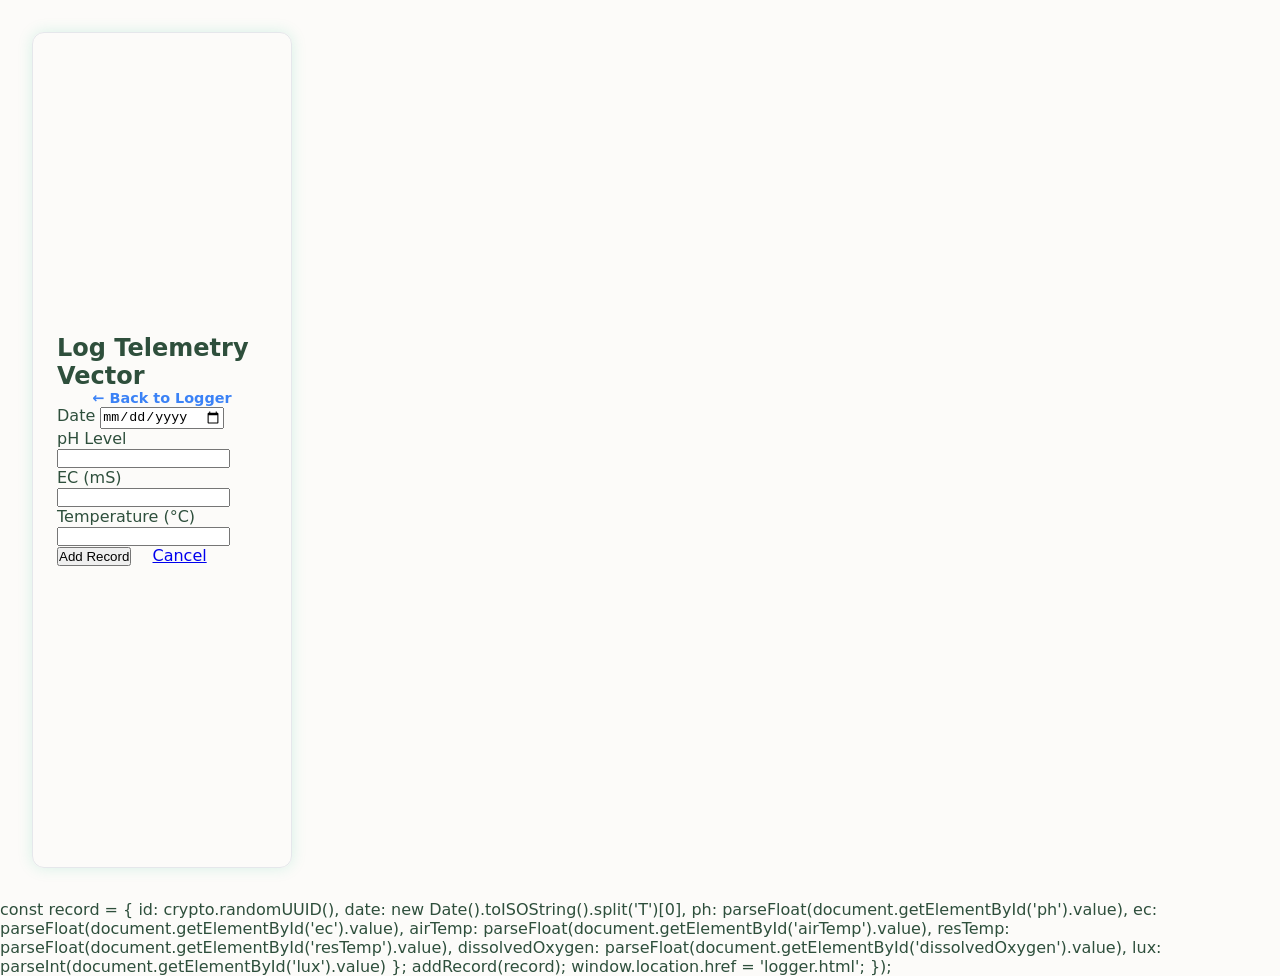
==== add.html @ fb7559b6 "feat: refactor add entry form with structured inputs and integrate modular storage submission" ====
<!DOCTYPE html>
<html lang="en">
<head>
    <meta charset="UTF-8">
    <meta name="viewport" content="width=device-width, initial-scale=1.0">
    <title>Farmspherica | Add Data</title>
    <link rel="stylesheet" href="css/styles.css">
</head>
<body data-page="add-data">
    <div class="app-container" style="padding: 2rem;">
        <div class="card" style="max-width: 500px; margin: 0 auto;">
            <h2>Log Telemetry Vector</h2>
            <a href="logger.html" id="add-data-link" style="color: var(--accent); text-decoration: none; font-weight: 600; font-size: 0.9rem;">
                ← Back to Logger
            </a>
<form id="add-form">
    <div class="form-group">
        <label for="date">Date</label>
        <input type="date" id="date" name="date" required />
    </div>
    <div class="form-group">
        <label for="ph">pH Level</label>
        <input type="number" step="0.01" id="ph" name="ph" required />
    </div>
    <div class="form-group">
        <label for="ec">EC (mS)</label>
        <input type="number" step="0.01" id="ec" name="ec" required />
    </div>
    <div class="form-group">
        <label for="temp">Temperature (°C)</label>
        <input type="number" step="0.1" id="temp" name="temp" required />
    </div>
    <div class="form-actions">
        <button type="submit" data-action="submit-add">Add Record</button>
        <a href="logger.html" class="cancel-link" style="margin-left:1rem;">Cancel</a>
    </div>
</form>
<script type="module">
    import { addRecord } from './js/storage.js';
    document.getElementById('add-form').addEventListener('submit', (e) => {
        e.preventDefault();
        const record = {
            id: crypto.randomUUID(),
            date: document.getElementById('date').value,
            ph: parseFloat(document.getElementById('ph').value),
            ec: parseFloat(document.getElementById('ec').value),
            temp: parseFloat(document.getElementById('temp').value)
        };
        addRecord(record);
        // redirect to logger to see table update
        window.location.href = 'logger.html';
    });
</script>
        </div>
    </div>
            const record = {
                id: crypto.randomUUID(),
                date: new Date().toISOString().split('T')[0],
                ph: parseFloat(document.getElementById('ph').value),
                ec: parseFloat(document.getElementById('ec').value),
                airTemp: parseFloat(document.getElementById('airTemp').value),
                resTemp: parseFloat(document.getElementById('resTemp').value),
                dissolvedOxygen: parseFloat(document.getElementById('dissolvedOxygen').value),
                lux: parseInt(document.getElementById('lux').value)
            };
            addRecord(record);
            window.location.href = 'logger.html';
        });
    </script>
</body>
</html>
---- css/styles.css ----
/* FARMSPHERICA VECTOR TELEMETRY ENGINE - FINAL CONSOLIDATED UI 3.8 */
:root {
    --bg-main: #fcfbf9;      
    --side-panel: #1a1c1e;   
    --text-primary: #2e4f3c; 
    --text-data: #111827;    
    --border: #e5e7eb;       
    --accent: #3b82f6;       
    --success: #10b981;
    --shadow: 0 1px 3px rgba(0,0,0,0.1), 0 1px 2px rgba(0,0,0,0.06);
    --shadow-hover: 0 4px 6px -1px rgba(0,0,0,0.2);
    --transition-speed: 0.3s;
    --easing: cubic-bezier(0.4, 0, 0.2, 1);
}


* { box-sizing: border-box; margin: 0; padding: 0; }

body {
    font-family: 'Inter', system-ui, sans-serif;
    height: 100vh;
    overflow: auto; /* allow scrolling when content expands */
    background-color: var(--bg-main);
    color: var(--text-primary);
    transition: background var(--transition-speed);
}

.app-container {
    display: grid;
    grid-template-columns: 260px 1fr;
    height: 100vh;
    transition: grid-template-columns var(--transition-speed) var(--easing);
    width: 100vw;
}

/* When sidebar is collapsed */
 .app-container.sidebar-collapsed {
    grid-template-columns: 0 1fr;
}

 /* Ensure main content occupies second column when sidebar collapsed */
 .app-container.sidebar-collapsed .main-content {
    grid-column: 2;
}

 /* Hide the sidebar completely */
.app-container.sidebar-collapsed aside {
    display: none !important;
}

/* Add rule to target .app-container.sidebar-collapsed .main-content */





/* Sidebar */
aside { 
    background-color: var(--side-panel); 
    color: #ffffff; 
    padding: 3rem 0; 
    display: flex; 
    flex-direction: column; 
    justify-content: space-between; 
}

.logo-area { padding: 0 2rem; margin-bottom: 4rem; }
.logo-area img { max-width: 100%; height: auto; display: block; }

#page-list { list-style: none; }
#page-list li { margin: 0; }
#page-list a { 
    display: block;
    padding: 1.25rem 2rem;
    color: #94a3b8; 
    text-decoration: none; 
    font-size: 0.95rem;
    transition: all var(--transition-speed) var(--easing);
    border-left: 3px solid transparent;
}

/* Polished Active States */
body[data-page="dashboard"] .nav-dashboard,
body[data-page="nav-logger"] .nav-logger,
body[data-page="analytics"] .nav-analytics,
body[data-page="nodes"] .nav-nodes,
body[data-page="settings"] .nav-settings {
    background: rgba(255,255,255,0.06); 
    border-left: 3px solid var(--accent); 
    color: #ffffff !important;
}

#page-list a:hover { 
    color: #ffffff; 
    background: rgba(255,255,255,0.08); 
    border-left: 3px solid rgba(59, 130, 246, 0.8);
    box-shadow: inset var(--shadow-hover);
}

.platform-name { 
    padding: 0 2rem;
    font-size: 0.65rem; 
    color: #64748b; 
    letter-spacing: 2px; 
    text-transform: uppercase; 
}

/* Main Content */
.main-content { 
    display: flex; 
    flex-direction: column; 
    overflow-y: auto; 
    padding: 3rem;
    gap: 2rem;
    width: 100%;
}

header { display: flex; justify-content: space-between; align-items: center; }
header h2 { font-family: 'Georgia', serif; font-size: 2.25rem; font-weight: normal; }

.dashboard-grid { 
    display: grid; 
    grid-template-columns: repeat(auto-fit, minmax(280px, 1fr)); 
    gap: 1.5rem; 
    padding: 2rem;
    max-width: 1200px;
}
.card { 
    background: var(--card-bg); 
    border-radius: 12px; 
    padding: 1.5rem; 
    border: 1px solid var(--border);
    display: flex;
    flex-direction: column;
    align-items: center;
    justify-content: center;
    /* The requested Green Glow */
    box-shadow: 0 0 15px rgba(16, 185, 129, 0.15);
    transition: all 0.3s ease;
}
.card h3 { font-size: 0.7rem; color: #6b7280; text-transform: uppercase; letter-spacing: 1.5px; margin-bottom: 0.75rem; }
.card p { font-size: 2rem; font-weight: 800; color: var(--text-data); }

.card:hover {
    box-shadow: 0 0 25px rgba(16, 185, 129, 0.3);
    border-color: rgba(16, 185, 129, 0.4);
}

.analytics-placeholder {
    height: 300px;
    border: 1px dashed var(--border);
    border-radius: 8px;
    display: flex;
    align-items: center;
    justify-content: center;
    color: #94a3b8;
    font-size: 0.85rem;
}

 .delete-btn-container { 
    display: none; 
    cursor: pointer; 
    border: 1px solid #ef4444; 
    padding: 6px 12px; 
    border-radius: 6px; 
    color: #ef4444; 
    background: transparent;
    font-size: 0.85rem;
    font-weight: 500;
    display: inline-flex;
    align-items: center;
    justify-content: center;
    gap: 8px;
    transition: all 0.25s cubic-bezier(0.4, 0, 0.2, 1);
}
.delete-btn-container:hover { 
    background: #ef4444; 
    color: white; 
    box-shadow: 0 2px 4px rgba(239, 68, 68, 0.3);
}
tr:hover .delete-btn-container { display: inline-flex; }
.bin-icon { width: 16px; height: 16px; fill: currentColor; }
/* Default Light Theme */
body[data-theme='light'] {
    --bg-main: #fcfbf9;
    --side-panel: #1a1c1e;
    --text-primary: #2e4f3c;
    --card-bg: #ffffff;
    --border: #e5e7eb;
}

/* Dark Theme (The "Cyber-Agricultural" look you wanted) */
body[data-theme='dark'] {
    --bg-main: #030712;
    --side-panel: #0a0e17;
    --text-primary: #f8fafc;
    --text-data: #ffffff;
    --card-bg: rgba(17, 24, 39, 0.7);
    --border: #1e293b;
}


/* Apply these dynamically */
body { background-color: var(--bg-main); color: var(--text-primary); transition: background 0.3s; }
.card { background: var(--card-bg); border: 1px solid var(--border); }

* { box-sizing: border-box; margin: 0; padding: 0; }

/* Default Light Theme */
body[data-theme='light'] {
    --bg-main: #fcfbf9;
    --side-panel: #1a1c1e;
    --text-primary: #2e4f3c;
    --card-bg: #ffffff;
    --border: #e5e7eb;
}

/* Dark Theme (The "Cyber-Agricultural" look you wanted) */
body[data-theme='dark'] {
    --bg-main: #030712;
    --side-panel: #0a0e17;
    --text-primary: #f8fafc;
    --card-bg: rgba(17, 24, 39, 0.7);
    --border: #1e293b;
}

/* Apply these dynamically */
body { background-color: var(--bg-main); color: var(--text-primary); transition: background 0.3s; }
.card { background: var(--card-bg); border: 1px solid var(--border); }
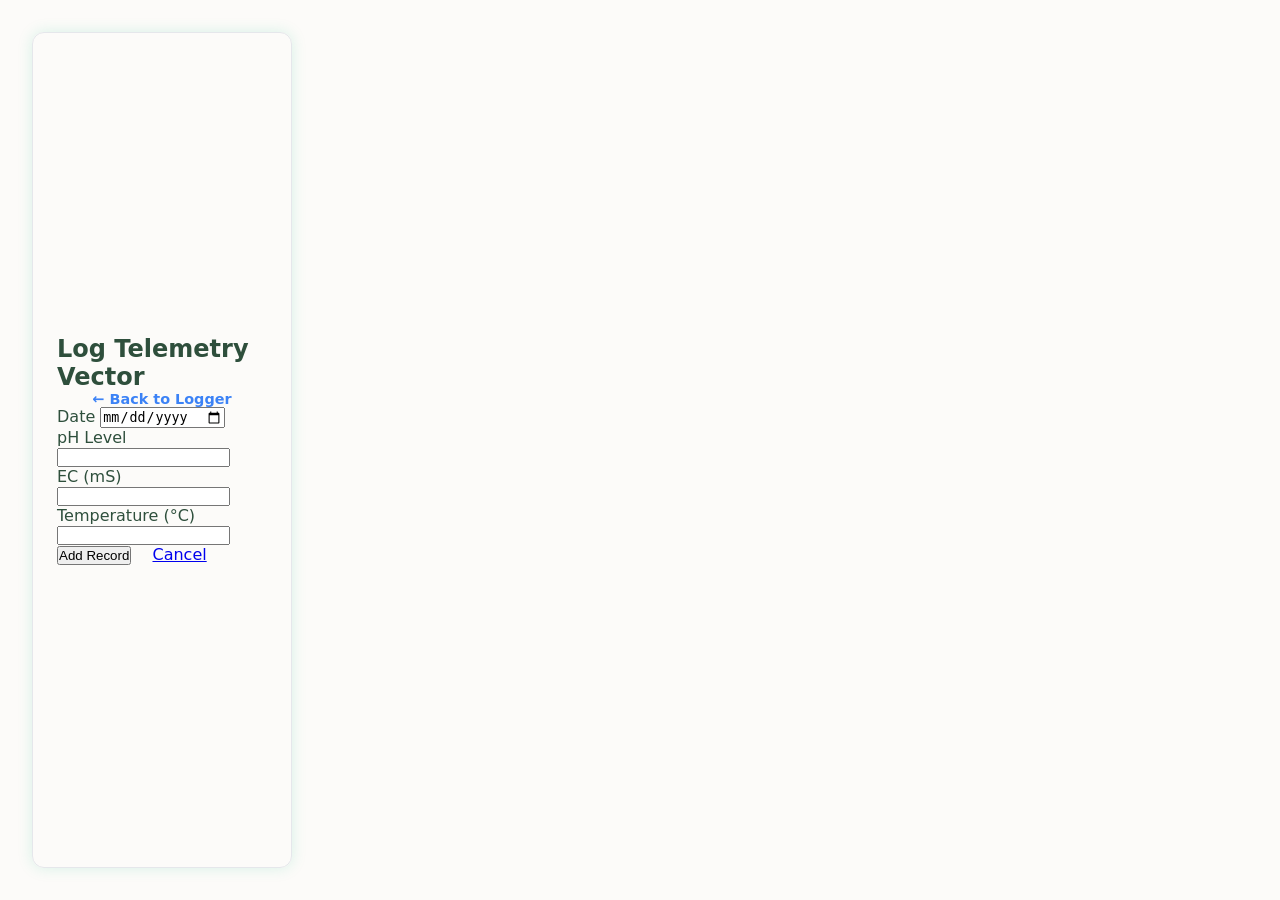
==== commit 74cddc9d: "fix: remove redundant UI link text in logger and extraneous dead code from add script" ====
--- a/add.html
+++ b/add.html
@@ -53,19 +53,5 @@
 </script>
         </div>
     </div>
-            const record = {
-                id: crypto.randomUUID(),
-                date: new Date().toISOString().split('T')[0],
-                ph: parseFloat(document.getElementById('ph').value),
-                ec: parseFloat(document.getElementById('ec').value),
-                airTemp: parseFloat(document.getElementById('airTemp').value),
-                resTemp: parseFloat(document.getElementById('resTemp').value),
-                dissolvedOxygen: parseFloat(document.getElementById('dissolvedOxygen').value),
-                lux: parseInt(document.getElementById('lux').value)
-            };
-            addRecord(record);
-            window.location.href = 'logger.html';
-        });
-    </script>
 </body>
 </html>
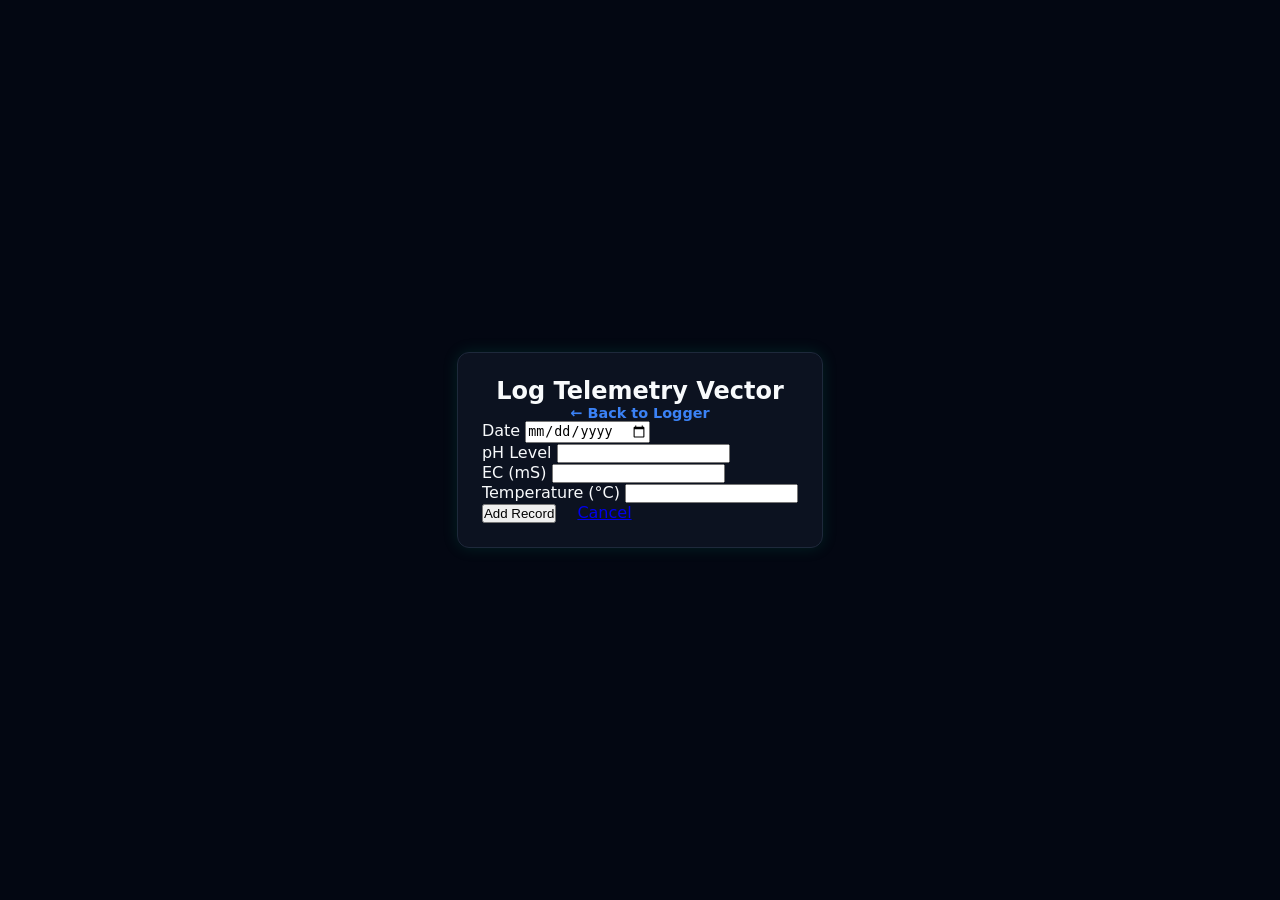
==== commit b908a191: "feat: implement central telemetry logic in main.js and redesign UI with dynamic themes in login and " ====
--- a/add.html
+++ b/add.html
@@ -7,7 +7,14 @@
     <link rel="stylesheet" href="css/styles.css">
 </head>
 <body data-page="add-data">
-    <div class="app-container" style="padding: 2rem;">
+    <!-- Apply saved theme immediately (dark is default) -->
+    <script>
+        (function(){
+            var t = localStorage.getItem('theme') || 'dark';
+            document.body.dataset.theme = t;
+        })();
+    </script>
+    <div style="display:flex; align-items:center; justify-content:center; min-height:100vh; background:var(--bg-main); padding:2rem;">
         <div class="card" style="max-width: 500px; margin: 0 auto;">
             <h2>Log Telemetry Vector</h2>
             <a href="logger.html" id="add-data-link" style="color: var(--accent); text-decoration: none; font-weight: 600; font-size: 0.9rem;">
@@ -36,7 +43,7 @@
     </div>
 </form>
 <script type="module">
-    import { addRecord } from './js/storage.js';
+import { addRecord } from './js/storage.js';
     document.getElementById('add-form').addEventListener('submit', (e) => {
         e.preventDefault();
         const record = {
--- a/css/styles.css
+++ b/css/styles.css
@@ -26,29 +26,20 @@
 }
 
 .app-container {
-    display: grid;
-    grid-template-columns: 260px 1fr;
+    display: flex;
     height: 100vh;
-    transition: grid-template-columns var(--transition-speed) var(--easing);
     width: 100vw;
-}
-
-/* When sidebar is collapsed */
- .app-container.sidebar-collapsed {
-    grid-template-columns: 0 1fr;
-}
-
- /* Ensure main content occupies second column when sidebar collapsed */
- .app-container.sidebar-collapsed .main-content {
-    grid-column: 2;
-}
-
- /* Hide the sidebar completely */
+    overflow: hidden;
+}
+
+/* Desktop sidebar collapse — just shrink the aside to zero width */
 .app-container.sidebar-collapsed aside {
-    display: none !important;
-}
-
-/* Add rule to target .app-container.sidebar-collapsed .main-content */
+    width: 0 !important;
+    min-width: 0 !important;
+    padding: 0 !important;
+    overflow: hidden !important;
+    border: none !important;
+}
 
 
 
@@ -61,7 +52,14 @@
     padding: 3rem 0; 
     display: flex; 
     flex-direction: column; 
-    justify-content: space-between; 
+    justify-content: space-between;
+    width: 260px;
+    min-width: 260px;
+    flex-shrink: 0;
+    overflow: hidden;
+    transition: width var(--transition-speed) var(--easing),
+                min-width var(--transition-speed) var(--easing),
+                padding var(--transition-speed) var(--easing);
 }
 
 .logo-area { padding: 0 2rem; margin-bottom: 4rem; }
@@ -112,7 +110,8 @@
     overflow-y: auto; 
     padding: 3rem;
     gap: 2rem;
-    width: 100%;
+    flex: 1;
+    min-width: 0; /* prevent flex blowout */
 }
 
 header { display: flex; justify-content: space-between; align-items: center; }
@@ -226,4 +225,46 @@
 
 /* Apply these dynamically */
 body { background-color: var(--bg-main); color: var(--text-primary); transition: background 0.3s; }
-.card { background: var(--card-bg); border: 1px solid var(--border); }+.card { background: var(--card-bg); border: 1px solid var(--border); }
+
+/* Responsive Design */
+@media (max-width: 1024px) {
+  aside {
+    width: 200px;
+    min-width: 200px;
+    padding: 2rem 0;
+  }
+  .dashboard-grid {
+    grid-template-columns: repeat(auto-fill, minmax(200px, 1fr));
+    gap: 1rem;
+  }
+}
+
+@media (max-width: 768px) {
+  /* Mobile: sidebar hidden by default, shown when toggled */
+  aside {
+    width: 0 !important;
+    min-width: 0 !important;
+    padding: 0 !important;
+    overflow: hidden !important;
+  }
+  .app-container.show-sidebar aside {
+    width: 260px !important;
+    min-width: 260px !important;
+    padding: 3rem 0 !important;
+    overflow: visible !important;
+  }
+  .main-content {
+    padding: 1.5rem;
+  }
+}
+
+/* Ensure tables are scrollable on small screens */
+@media (max-width: 600px) {
+  .main-content table {
+    display: block;
+    width: 100%;
+    overflow-x: auto;
+    -webkit-overflow-scrolling: touch;
+  }
+} 
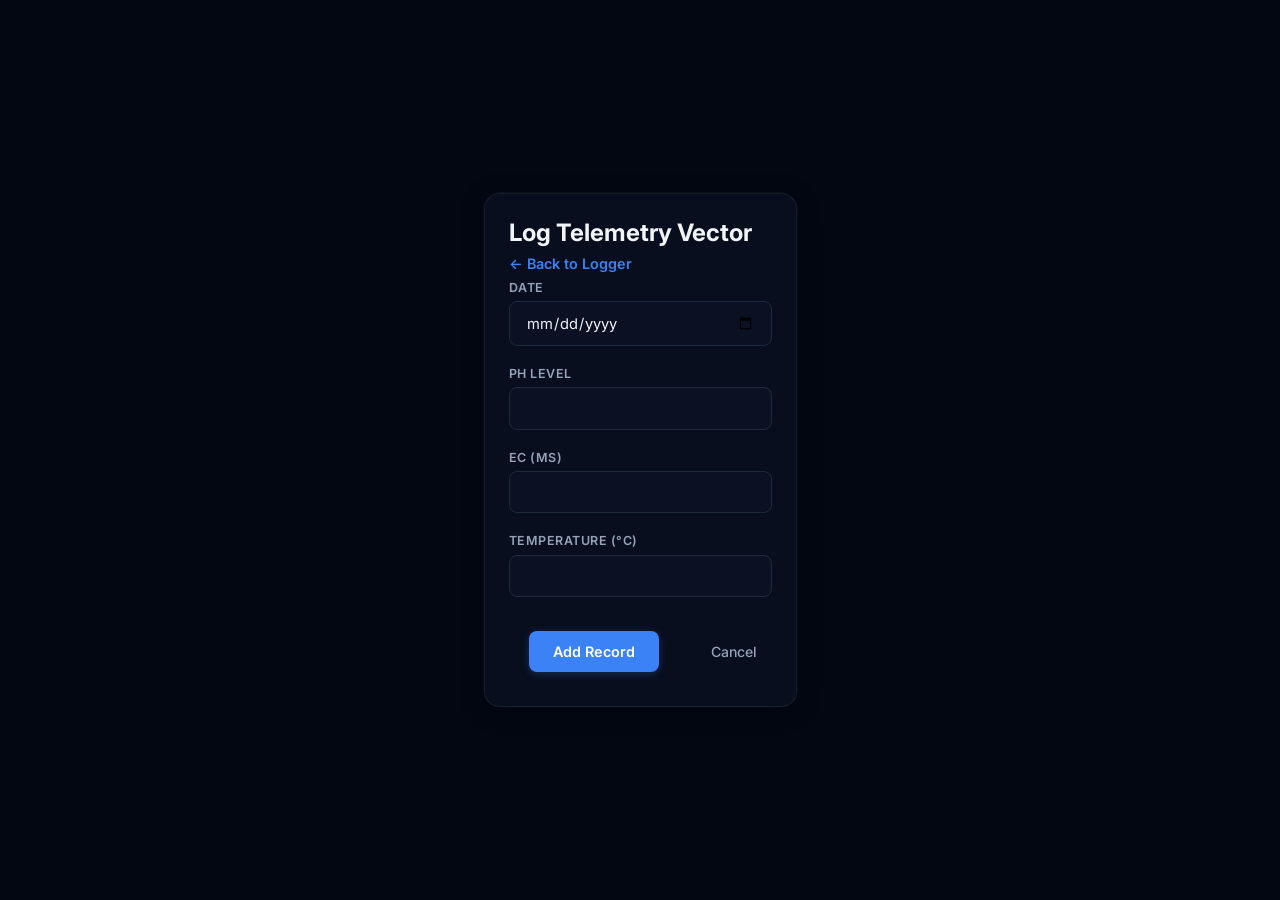
==== commit a7dec237: "refactor: consolidate frontend logic into a centralized main.js controller and decouple script execu" ====
--- a/add.html
+++ b/add.html
@@ -20,45 +20,30 @@
             <a href="logger.html" id="add-data-link" style="color: var(--accent); text-decoration: none; font-weight: 600; font-size: 0.9rem;">
                 ← Back to Logger
             </a>
-<form id="add-form">
-    <div class="form-group">
-        <label for="date">Date</label>
-        <input type="date" id="date" name="date" required />
-    </div>
-    <div class="form-group">
-        <label for="ph">pH Level</label>
-        <input type="number" step="0.01" id="ph" name="ph" required />
-    </div>
-    <div class="form-group">
-        <label for="ec">EC (mS)</label>
-        <input type="number" step="0.01" id="ec" name="ec" required />
-    </div>
-    <div class="form-group">
-        <label for="temp">Temperature (°C)</label>
-        <input type="number" step="0.1" id="temp" name="temp" required />
-    </div>
-    <div class="form-actions">
-        <button type="submit" data-action="submit-add">Add Record</button>
-        <a href="logger.html" class="cancel-link" style="margin-left:1rem;">Cancel</a>
-    </div>
-</form>
-<script type="module">
-import { addRecord } from './js/storage.js';
-    document.getElementById('add-form').addEventListener('submit', (e) => {
-        e.preventDefault();
-        const record = {
-            id: crypto.randomUUID(),
-            date: document.getElementById('date').value,
-            ph: parseFloat(document.getElementById('ph').value),
-            ec: parseFloat(document.getElementById('ec').value),
-            temp: parseFloat(document.getElementById('temp').value)
-        };
-        addRecord(record);
-        // redirect to logger to see table update
-        window.location.href = 'logger.html';
-    });
-</script>
+            <form id="add-form">
+                <div class="form-group">
+                    <label for="date">Date</label>
+                    <input type="date" id="date" name="date" required />
+                </div>
+                <div class="form-group">
+                    <label for="ph">pH Level</label>
+                    <input type="number" step="0.01" id="ph" name="ph" required />
+                </div>
+                <div class="form-group">
+                    <label for="ec">EC (mS)</label>
+                    <input type="number" step="0.01" id="ec" name="ec" required />
+                </div>
+                <div class="form-group">
+                    <label for="temp">Temperature (°C)</label>
+                    <input type="number" step="0.1" id="temp" name="temp" required />
+                </div>
+                <div class="form-actions">
+                    <button type="submit" data-action="submit-add">Add Record</button>
+                    <a href="logger.html" class="cancel-link" style="margin-left:1rem;">Cancel</a>
+                </div>
+            </form>
         </div>
     </div>
+    <script src="js/main.js"></script>
 </body>
 </html>
--- a/css/styles.css
+++ b/css/styles.css
@@ -1,30 +1,101 @@
-/* FARMSPHERICA VECTOR TELEMETRY ENGINE - FINAL CONSOLIDATED UI 3.8 */
+/* ═══════════════════════════════════════════════════════════════════
+   FARMSPHERICA VECTOR TELEMETRY ENGINE — Premium Design System v4.0
+   ═══════════════════════════════════════════════════════════════════ */
+
+@import url('https://fonts.googleapis.com/css2?family=Inter:wght@300;400;500;600;700;800&display=swap');
+
+/* ── Design Tokens ────────────────────────────────────────────────── */
 :root {
-    --bg-main: #fcfbf9;      
-    --side-panel: #1a1c1e;   
-    --text-primary: #2e4f3c; 
-    --text-data: #111827;    
-    --border: #e5e7eb;       
-    --accent: #3b82f6;       
-    --success: #10b981;
-    --shadow: 0 1px 3px rgba(0,0,0,0.1), 0 1px 2px rgba(0,0,0,0.06);
-    --shadow-hover: 0 4px 6px -1px rgba(0,0,0,0.2);
     --transition-speed: 0.3s;
     --easing: cubic-bezier(0.4, 0, 0.2, 1);
-}
-
-
-* { box-sizing: border-box; margin: 0; padding: 0; }
+    --radius-sm: 8px;
+    --radius-md: 12px;
+    --radius-lg: 16px;
+    --radius-xl: 20px;
+}
+
+/* ── Light Theme ──────────────────────────────────────────────────── */
+body[data-theme='light'] {
+    --bg-main: #f0f4f8;
+    --bg-surface: rgba(255,255,255,0.85);
+    --bg-surface-solid: #ffffff;
+    --side-panel: #e8e8e8;
+    --side-panel-hover: rgba(255,255,255,0.06);
+    --text-primary: #1e293b;
+    --text-secondary: #64748b;
+    --text-data: #0f172a;
+    --card-bg: rgba(255,255,255,0.8);
+    --border: rgba(226,232,240,0.8);
+    --accent: #3b82f6;
+    --accent-glow: rgba(59,130,246,0.2);
+    --success: #10b981;
+    --success-glow: rgba(16,185,129,0.15);
+    --warning: #f59e0b;
+    --danger: #ef4444;
+    --danger-glow: rgba(239,68,68,0.15);
+    --shadow-card: 0 4px 24px rgba(0,0,0,0.06), 0 1px 2px rgba(0,0,0,0.04);
+    --shadow-hover: 0 8px 32px rgba(0,0,0,0.1), 0 2px 4px rgba(0,0,0,0.06);
+    --input-bg: rgba(241,245,249,0.8);
+    --input-border: #cbd5e1;
+    --table-row-hover: rgba(59,130,246,0.04);
+    --header-bg: rgba(255,255,255,0.7);
+    --scrollbar-track: #f1f5f9;
+    --scrollbar-thumb: #cbd5e1;
+}
+
+/* ── Dark Theme ───────────────────────────────────────────────────── */
+body[data-theme='dark'] {
+    --bg-main: #030712;
+    --bg-surface: rgba(15,23,42,0.6);
+    --bg-surface-solid: #0f172a;
+    --side-panel: #060a13;
+    --side-panel-hover: rgba(255,255,255,0.04);
+    --text-primary: #f1f5f9;
+    --text-secondary: #94a3b8;
+    --text-data: #ffffff;
+    --card-bg: rgba(15,23,42,0.5);
+    --border: rgba(30,41,59,0.6);
+    --accent: #3b82f6;
+    --accent-glow: rgba(59,130,246,0.25);
+    --success: #10b981;
+    --success-glow: rgba(16,185,129,0.12);
+    --warning: #f59e0b;
+    --danger: #ef4444;
+    --danger-glow: rgba(239,68,68,0.12);
+    --shadow-card: 0 4px 24px rgba(0,0,0,0.3), 0 0 0 1px rgba(255,255,255,0.03);
+    --shadow-hover: 0 12px 40px rgba(0,0,0,0.4), 0 0 0 1px rgba(255,255,255,0.05);
+    --input-bg: rgba(15,23,42,0.5);
+    --input-border: #1e293b;
+    --table-row-hover: rgba(59,130,246,0.06);
+    --header-bg: rgba(3,7,18,0.7);
+    --scrollbar-track: #0f172a;
+    --scrollbar-thumb: #1e293b;
+}
+
+/* ── Reset & Base ─────────────────────────────────────────────────── */
+*, *::before, *::after { box-sizing: border-box; margin: 0; padding: 0; }
 
 body {
-    font-family: 'Inter', system-ui, sans-serif;
-    height: 100vh;
-    overflow: auto; /* allow scrolling when content expands */
+    font-family: 'Inter', system-ui, -apple-system, sans-serif;
     background-color: var(--bg-main);
     color: var(--text-primary);
-    transition: background var(--transition-speed);
-}
-
+    height: 100vh;
+    overflow: hidden;
+    transition: background-color var(--transition-speed) var(--easing),
+                color var(--transition-speed) var(--easing);
+    -webkit-font-smoothing: antialiased;
+    -moz-osx-font-smoothing: grayscale;
+}
+
+/* Custom scrollbar */
+::-webkit-scrollbar { width: 6px; }
+::-webkit-scrollbar-track { background: var(--scrollbar-track); }
+::-webkit-scrollbar-thumb { background: var(--scrollbar-thumb); border-radius: 3px; }
+::-webkit-scrollbar-thumb:hover { background: var(--accent); }
+
+/* ═══════════════════════════════════════════════════════════════════
+   LAYOUT — Flexbox App Shell
+   ═══════════════════════════════════════════════════════════════════ */
 .app-container {
     display: flex;
     height: 100vh;
@@ -32,7 +103,7 @@
     overflow: hidden;
 }
 
-/* Desktop sidebar collapse — just shrink the aside to zero width */
+/* Desktop sidebar collapse */
 .app-container.sidebar-collapsed aside {
     width: 0 !important;
     min-width: 0 !important;
@@ -41,230 +112,684 @@
     border: none !important;
 }
 
-
-
-
-
-/* Sidebar */
-aside { 
-    background-color: var(--side-panel); 
-    color: #ffffff; 
-    padding: 3rem 0; 
-    display: flex; 
-    flex-direction: column; 
+/* ═══════════════════════════════════════════════════════════════════
+   SIDEBAR
+   ═══════════════════════════════════════════════════════════════════ */
+aside {
+    background: var(--side-panel);
+    color: #e2e8f0;
+    padding: 2rem 0;
+    display: flex;
+    flex-direction: column;
     justify-content: space-between;
     width: 260px;
     min-width: 260px;
     flex-shrink: 0;
     overflow: hidden;
+    border-right: 1px solid rgba(255,255,255,0.04);
     transition: width var(--transition-speed) var(--easing),
                 min-width var(--transition-speed) var(--easing),
                 padding var(--transition-speed) var(--easing);
 }
 
-.logo-area { padding: 0 2rem; margin-bottom: 4rem; }
-.logo-area img { max-width: 100%; height: auto; display: block; }
+.logo-area {
+    padding: 0.5rem 1.5rem 0;
+    margin-bottom: 2.5rem;
+    display: flex;
+    align-items: center;
+    gap: 0.75rem;
+}
+.logo-area img {
+    width: 36px;
+    height: 36px;
+    flex-shrink: 0;
+}
+.logo-area span {
+    font-weight: 700;
+    font-size: 1.1rem;
+    letter-spacing: -0.3px;
+    white-space: nowrap;
+}
 
 #page-list { list-style: none; }
 #page-list li { margin: 0; }
-#page-list a { 
-    display: block;
-    padding: 1.25rem 2rem;
-    color: #94a3b8; 
-    text-decoration: none; 
-    font-size: 0.95rem;
+#page-list ul { list-style: none; }
+#page-list a {
+    display: flex;
+    align-items: center;
+    gap: 0.75rem;
+    padding: 0.85rem 1.5rem;
+    color: #94a3b8;
+    text-decoration: none;
+    font-size: 0.88rem;
+    font-weight: 500;
+    border-left: 3px solid transparent;
     transition: all var(--transition-speed) var(--easing);
-    border-left: 3px solid transparent;
-}
-
-/* Polished Active States */
+    white-space: nowrap;
+}
+#page-list a:hover {
+    color: #ffffff;
+    background: var(--side-panel-hover);
+    border-left-color: rgba(59,130,246,0.5);
+}
+
+/* Active nav */
 body[data-page="dashboard"] .nav-dashboard,
 body[data-page="nav-logger"] .nav-logger,
+body[data-page="logger"] .nav-logger,
 body[data-page="analytics"] .nav-analytics,
 body[data-page="nodes"] .nav-nodes,
 body[data-page="settings"] .nav-settings {
-    background: rgba(255,255,255,0.06); 
-    border-left: 3px solid var(--accent); 
-    color: #ffffff !important;
-}
-
-#page-list a:hover { 
-    color: #ffffff; 
-    background: rgba(255,255,255,0.08); 
-    border-left: 3px solid rgba(59, 130, 246, 0.8);
-    box-shadow: inset var(--shadow-hover);
-}
-
-.platform-name { 
-    padding: 0 2rem;
-    font-size: 0.65rem; 
-    color: #64748b; 
-    letter-spacing: 2px; 
-    text-transform: uppercase; 
-}
-
-/* Main Content */
-.main-content { 
-    display: flex; 
-    flex-direction: column; 
-    overflow-y: auto; 
-    padding: 3rem;
+    background: rgba(59,130,246,0.08);
+    border-left: 3px solid var(--accent);
+    font-weight: 600;
+}
+
+.platform-name {
+    padding: 0 1.5rem;
+    font-size: 0.6rem;
+    color: #475569;
+    letter-spacing: 2.5px;
+    text-transform: uppercase;
+    font-weight: 500;
+}
+
+/* ═══════════════════════════════════════════════════════════════════
+   MAIN CONTENT AREA
+   ═══════════════════════════════════════════════════════════════════ */
+.main-content {
+    display: flex;
+    flex-direction: column;
+    overflow-y: auto;
+    flex: 1;
+    min-width: 0;
+    padding: 0;
+}
+
+/* ── Header / Top Bar ─────────────────────────────────────────────── */
+header {
+    display: flex;
+    justify-content: space-between;
+    align-items: center;
+    padding: 1.25rem 2.5rem;
+    background: var(--header-bg);
+    backdrop-filter: blur(12px);
+    -webkit-backdrop-filter: blur(12px);
+    border-bottom: 1px solid var(--border);
+    position: sticky;
+    top: 0;
+    z-index: 50;
+}
+
+header h2 {
+    font-size: 1.35rem;
+    font-weight: 700;
+    letter-spacing: -0.5px;
+    color: var(--text-primary);
+    font-family: 'Inter', sans-serif;
+}
+
+#toggle-sidebar {
+    background: var(--input-bg);
+    border: 1px solid var(--border);
+    color: var(--text-secondary);
+    padding: 0.5rem 0.7rem;
+    border-radius: var(--radius-sm);
+    cursor: pointer;
+    font-size: 1.1rem;
+    line-height: 1;
+    transition: all 0.2s ease;
+}
+#toggle-sidebar:hover {
+    background: var(--accent);
+    color: #fff;
+    border-color: var(--accent);
+}
+
+.user-menu {
+    display: flex;
+    align-items: center;
+    gap: 0.75rem;
+}
+.user-menu img {
+    width: 32px;
+    height: 32px;
+    border-radius: 50%;
+    border: 2px solid var(--border);
+    object-fit: cover;
+}
+#options-bar {
+    font-size: 0.8rem;
+}
+#options-bar a {
+    color: var(--text-secondary);
+    text-decoration: none;
+    font-weight: 500;
+    transition: color 0.2s;
+}
+#options-bar a:hover { color: var(--accent); }
+
+/* ── Page Content Wrapper ─────────────────────────────────────────── */
+main#view-port,
+main {
+    padding: 2rem 2.5rem;
+    display: flex;
+    flex-direction: column;
     gap: 2rem;
     flex: 1;
-    min-width: 0; /* prevent flex blowout */
-}
-
-header { display: flex; justify-content: space-between; align-items: center; }
-header h2 { font-family: 'Georgia', serif; font-size: 2.25rem; font-weight: normal; }
-
-.dashboard-grid { 
-    display: grid; 
-    grid-template-columns: repeat(auto-fit, minmax(280px, 1fr)); 
-    gap: 1.5rem; 
-    padding: 2rem;
-    max-width: 1200px;
-}
-.card { 
-    background: var(--card-bg); 
-    border-radius: 12px; 
-    padding: 1.5rem; 
+}
+
+/* ═══════════════════════════════════════════════════════════════════
+   DASHBOARD CARDS
+   ═══════════════════════════════════════════════════════════════════ */
+.dashboard-grid {
+    display: grid;
+    grid-template-columns: repeat(auto-fill, minmax(260px, 1fr));
+    gap: 1.25rem;
+    padding: 0;
+    max-width: none;
+}
+
+.card {
+    background: var(--card-bg);
+    backdrop-filter: blur(12px);
+    -webkit-backdrop-filter: blur(12px);
+    border-radius: var(--radius-lg);
+    padding: 1.5rem;
     border: 1px solid var(--border);
     display: flex;
     flex-direction: column;
+    gap: 0.5rem;
+    box-shadow: var(--shadow-card);
+    transition: all 0.3s var(--easing);
+    position: relative;
+    overflow: hidden;
+}
+.card::before {
+    content: '';
+    position: absolute;
+    top: 0;
+    left: 0;
+    right: 0;
+    height: 3px;
+    background: linear-gradient(90deg, var(--success), var(--accent));
+    opacity: 0;
+    transition: opacity 0.3s ease;
+}
+.card:hover {
+    box-shadow: var(--shadow-hover);
+    border-color: rgba(16,185,129,0.3);
+    transform: translateY(-2px);
+}
+.card:hover::before { opacity: 1; }
+
+.card h3 {
+    font-size: 0.7rem;
+    color: var(--text-secondary);
+    text-transform: uppercase;
+    letter-spacing: 1.5px;
+    font-weight: 600;
+}
+.card p {
+    font-size: 1.85rem;
+    font-weight: 800;
+    color: var(--text-data);
+    letter-spacing: -1px;
+}
+.card small {
+    font-size: 0.75rem;
+    color: var(--text-secondary);
+    font-weight: 500;
+}
+
+/* ═══════════════════════════════════════════════════════════════════
+   TABLES (Logger)
+   ═══════════════════════════════════════════════════════════════════ */
+table {
+    width: 100%;
+    border-collapse: separate;
+    border-spacing: 0;
+    background: var(--card-bg);
+    backdrop-filter: blur(12px);
+    border-radius: var(--radius-md);
+    border: 1px solid var(--border);
+    overflow: hidden;
+    box-shadow: var(--shadow-card);
+}
+thead {
+    background: var(--bg-surface);
+}
+thead tr {
+    border-bottom: 1px solid var(--border);
+}
+th {
+    padding: 0.85rem 1.25rem;
+    text-align: left;
+    font-size: 0.7rem;
+    font-weight: 700;
+    text-transform: uppercase;
+    letter-spacing: 1.2px;
+    color: var(--text-secondary);
+    border-bottom: 1px solid var(--border);
+}
+td {
+    padding: 0.85rem 1.25rem;
+    font-size: 0.9rem;
+    color: var(--text-primary);
+    border-bottom: 1px solid var(--border);
+    font-variant-numeric: tabular-nums;
+}
+tbody tr {
+    transition: background 0.15s ease;
+}
+tbody tr:hover {
+    background: var(--table-row-hover);
+}
+tbody tr:last-child td {
+    border-bottom: none;
+}
+
+/* Delete button in table */
+.delete-btn-container {
+    cursor: pointer;
+    border: 1px solid var(--danger);
+    padding: 5px 12px;
+    border-radius: var(--radius-sm);
+    color: var(--danger);
+    background: transparent;
+    font-size: 0.78rem;
+    font-weight: 600;
+    font-family: 'Inter', sans-serif;
+    display: inline-flex;
     align-items: center;
     justify-content: center;
-    /* The requested Green Glow */
-    box-shadow: 0 0 15px rgba(16, 185, 129, 0.15);
+    gap: 6px;
+    opacity: 0;
+    transition: all 0.2s ease;
+}
+.delete-btn-container:hover {
+    background: var(--danger);
+    color: white;
+    box-shadow: 0 4px 12px var(--danger-glow);
+}
+tr:hover .delete-btn-container { opacity: 1; }
+.bin-icon { width: 14px; height: 14px; fill: currentColor; }
+
+/* ═══════════════════════════════════════════════════════════════════
+   BUTTONS — Global Styles
+   ═══════════════════════════════════════════════════════════════════ */
+.btn, button[data-action] {
+    font-family: 'Inter', sans-serif;
+    font-weight: 600;
+    font-size: 0.85rem;
+    cursor: pointer;
+    border: none;
+    border-radius: var(--radius-sm);
+    padding: 0.65rem 1.25rem;
+    transition: all 0.2s var(--easing);
+    display: inline-flex;
+    align-items: center;
+    gap: 0.5rem;
+}
+
+.btn-primary,
+button[data-action="toggle-theme"],
+button[data-action="save-settings"],
+button[data-action="sync-data"] {
+    background: var(--accent);
+    color: #ffffff;
+    box-shadow: 0 2px 8px var(--accent-glow);
+}
+.btn-primary:hover,
+button[data-action="toggle-theme"]:hover,
+button[data-action="save-settings"]:hover,
+button[data-action="sync-data"]:hover {
+    box-shadow: 0 4px 16px var(--accent-glow);
+    transform: translateY(-1px);
+}
+
+.btn-secondary,
+button[data-action="export-data"],
+button[data-action="change-password"],
+button[data-action="get-help"] {
+    background: var(--input-bg);
+    color: var(--text-primary);
+    border: 1px solid var(--border);
+}
+.btn-secondary:hover,
+button[data-action="export-data"]:hover,
+button[data-action="change-password"]:hover,
+button[data-action="get-help"]:hover {
+    background: var(--accent);
+    color: #ffffff;
+    border-color: var(--accent);
+}
+
+.btn-danger,
+button[data-action="delete-account"] {
+    background: transparent;
+    color: var(--danger);
+    border: 1px solid var(--danger);
+}
+.btn-danger:hover,
+button[data-action="delete-account"]:hover {
+    background: var(--danger);
+    color: #ffffff;
+    box-shadow: 0 4px 16px var(--danger-glow);
+}
+
+/* ═══════════════════════════════════════════════════════════════════
+   SETTINGS PAGE
+   ═══════════════════════════════════════════════════════════════════ */
+.settings-section {
+    background: var(--card-bg);
+    backdrop-filter: blur(12px);
+    border: 1px solid var(--border);
+    border-radius: var(--radius-lg);
+    padding: 1.75rem;
+    box-shadow: var(--shadow-card);
     transition: all 0.3s ease;
 }
-.card h3 { font-size: 0.7rem; color: #6b7280; text-transform: uppercase; letter-spacing: 1.5px; margin-bottom: 0.75rem; }
-.card p { font-size: 2rem; font-weight: 800; color: var(--text-data); }
-
-.card:hover {
-    box-shadow: 0 0 25px rgba(16, 185, 129, 0.3);
-    border-color: rgba(16, 185, 129, 0.4);
-}
-
+.settings-section:hover {
+    box-shadow: var(--shadow-hover);
+}
+.settings-section h3 {
+    font-size: 0.95rem;
+    font-weight: 700;
+    color: var(--text-primary);
+    margin-bottom: 1rem;
+    padding-bottom: 0.75rem;
+    border-bottom: 1px solid var(--border);
+}
+.settings-section p {
+    color: var(--text-secondary);
+    font-size: 0.88rem;
+    margin-bottom: 0.5rem;
+}
+.settings-section label {
+    display: flex;
+    align-items: center;
+    gap: 0.6rem;
+    padding: 0.5rem 0;
+    color: var(--text-primary);
+    font-size: 0.88rem;
+    cursor: pointer;
+    transition: color 0.2s;
+}
+.settings-section label:hover {
+    color: var(--accent);
+}
+.settings-section input[type="checkbox"],
+.settings-section input[type="radio"] {
+    accent-color: var(--accent);
+    width: 16px;
+    height: 16px;
+}
+.settings-section input[type="file"] {
+    font-family: 'Inter', sans-serif;
+    font-size: 0.82rem;
+    color: var(--text-secondary);
+    padding: 0.5rem 0;
+}
+.settings-section .btn-row {
+    display: flex;
+    flex-wrap: wrap;
+    gap: 0.75rem;
+    margin-top: 0.75rem;
+}
+.about-block {
+    display: flex;
+    align-items: center;
+    gap: 1.25rem;
+}
+.about-block img { width: 48px; height: 48px; }
+.about-text p { margin: 0.15rem 0; }
+.about-text p:first-child { font-weight: 600; color: var(--text-primary); }
+
+/* ═══════════════════════════════════════════════════════════════════
+   ANALYTICS / CHART SECTION
+   ═══════════════════════════════════════════════════════════════════ */
+.chart-container {
+    position: relative;
+    height: 320px;
+    background: var(--card-bg);
+    backdrop-filter: blur(12px);
+    border: 1px solid var(--border);
+    border-radius: var(--radius-lg);
+    padding: 1.5rem;
+    box-shadow: var(--shadow-card);
+}
+.analytics-section {
+    background: var(--card-bg);
+    backdrop-filter: blur(12px);
+    border: 1px solid var(--border);
+    border-radius: var(--radius-lg);
+    padding: 1.5rem;
+    box-shadow: var(--shadow-card);
+}
+.analytics-section h3 {
+    font-size: 0.95rem;
+    font-weight: 700;
+    margin-bottom: 1rem;
+    color: var(--text-primary);
+}
 .analytics-placeholder {
-    height: 300px;
-    border: 1px dashed var(--border);
-    border-radius: 8px;
-    display: flex;
-    align-items: center;
-    justify-content: center;
-    color: #94a3b8;
-    font-size: 0.85rem;
-}
-
- .delete-btn-container { 
-    display: none; 
-    cursor: pointer; 
-    border: 1px solid #ef4444; 
-    padding: 6px 12px; 
-    border-radius: 6px; 
-    color: #ef4444; 
-    background: transparent;
-    font-size: 0.85rem;
+    border: none;
+    border-radius: 0;
+    display: flex;
+    flex-direction: column;
+    gap: 0.5rem;
+    color: var(--text-secondary);
+    font-size: 0.82rem;
+    height: auto;
+}
+.log-row {
+    display: flex;
+    justify-content: space-between;
+    padding: 0.6rem 0;
+    border-bottom: 1px solid var(--border);
+    font-family: 'JetBrains Mono', 'Fira Code', monospace;
+    font-size: 0.8rem;
+}
+.log-row:last-child { border-bottom: none; }
+.log-header {
+    font-family: 'Inter', sans-serif;
+    font-weight: 700;
+    font-size: 0.7rem;
+    text-transform: uppercase;
+    letter-spacing: 1px;
+    color: var(--text-secondary);
+    padding-bottom: 0.75rem;
+    border-bottom: 1px solid var(--border);
+}
+
+/* Severity badges */
+.severity-warning { color: var(--warning); font-weight: 600; }
+.severity-info { color: var(--accent); font-weight: 600; }
+.severity-critical { color: var(--danger); font-weight: 600; }
+
+/* ═══════════════════════════════════════════════════════════════════
+   ADD DATA LINK / UTILITY LINKS
+   ═══════════════════════════════════════════════════════════════════ */
+.action-link {
+    color: var(--accent);
+    text-decoration: none;
+    font-weight: 600;
+    font-size: 0.88rem;
+    display: inline-flex;
+    align-items: center;
+    gap: 0.4rem;
+    padding: 0.5rem 1rem;
+    border: 1px solid var(--accent);
+    border-radius: var(--radius-sm);
+    transition: all 0.2s ease;
+}
+.action-link:hover {
+    background: var(--accent);
+    color: #ffffff;
+}
+
+/* ═══════════════════════════════════════════════════════════════════
+   FORMS (add.html)
+   ═══════════════════════════════════════════════════════════════════ */
+.form-group {
+    margin-bottom: 1.25rem;
+}
+.form-group label {
+    display: block;
+    font-size: 0.78rem;
+    font-weight: 600;
+    color: var(--text-secondary);
+    margin-bottom: 0.4rem;
+    text-transform: uppercase;
+    letter-spacing: 0.5px;
+}
+.form-group input[type="date"],
+.form-group input[type="number"],
+.form-group input[type="text"],
+.form-group input[type="email"],
+.form-group input[type="password"] {
+    width: 100%;
+    padding: 0.7rem 1rem;
+    background: var(--input-bg);
+    border: 1px solid var(--input-border);
+    border-radius: var(--radius-sm);
+    color: var(--text-primary);
+    font-size: 0.92rem;
+    font-family: 'Inter', sans-serif;
+    outline: none;
+    transition: border 0.2s, box-shadow 0.2s;
+}
+.form-group input:focus {
+    border-color: var(--accent);
+    box-shadow: 0 0 0 3px var(--accent-glow);
+}
+
+.form-actions {
+    display: flex;
+    align-items: center;
+    gap: 1rem;
+    margin-top: 1.5rem;
+}
+.form-actions button[type="submit"] {
+    background: var(--accent);
+    color: #ffffff;
+    font-family: 'Inter', sans-serif;
+    font-weight: 600;
+    font-size: 0.9rem;
+    padding: 0.75rem 1.5rem;
+    border: none;
+    border-radius: var(--radius-sm);
+    cursor: pointer;
+    box-shadow: 0 2px 8px var(--accent-glow);
+    transition: all 0.2s ease;
+}
+.form-actions button[type="submit"]:hover {
+    transform: translateY(-1px);
+    box-shadow: 0 4px 16px var(--accent-glow);
+}
+.cancel-link {
+    color: var(--text-secondary);
+    text-decoration: none;
     font-weight: 500;
-    display: inline-flex;
-    align-items: center;
-    justify-content: center;
-    gap: 8px;
-    transition: all 0.25s cubic-bezier(0.4, 0, 0.2, 1);
-}
-.delete-btn-container:hover { 
-    background: #ef4444; 
-    color: white; 
-    box-shadow: 0 2px 4px rgba(239, 68, 68, 0.3);
-}
-tr:hover .delete-btn-container { display: inline-flex; }
-.bin-icon { width: 16px; height: 16px; fill: currentColor; }
-/* Default Light Theme */
-body[data-theme='light'] {
-    --bg-main: #fcfbf9;
-    --side-panel: #1a1c1e;
-    --text-primary: #2e4f3c;
-    --card-bg: #ffffff;
-    --border: #e5e7eb;
-}
-
-/* Dark Theme (The "Cyber-Agricultural" look you wanted) */
-body[data-theme='dark'] {
-    --bg-main: #030712;
-    --side-panel: #0a0e17;
-    --text-primary: #f8fafc;
-    --text-data: #ffffff;
-    --card-bg: rgba(17, 24, 39, 0.7);
-    --border: #1e293b;
-}
-
-
-/* Apply these dynamically */
-body { background-color: var(--bg-main); color: var(--text-primary); transition: background 0.3s; }
-.card { background: var(--card-bg); border: 1px solid var(--border); }
-
-* { box-sizing: border-box; margin: 0; padding: 0; }
-
-/* Default Light Theme */
-body[data-theme='light'] {
-    --bg-main: #fcfbf9;
-    --side-panel: #1a1c1e;
-    --text-primary: #2e4f3c;
-    --card-bg: #ffffff;
-    --border: #e5e7eb;
-}
-
-/* Dark Theme (The "Cyber-Agricultural" look you wanted) */
-body[data-theme='dark'] {
-    --bg-main: #030712;
-    --side-panel: #0a0e17;
-    --text-primary: #f8fafc;
-    --card-bg: rgba(17, 24, 39, 0.7);
-    --border: #1e293b;
-}
-
-/* Apply these dynamically */
-body { background-color: var(--bg-main); color: var(--text-primary); transition: background 0.3s; }
-.card { background: var(--card-bg); border: 1px solid var(--border); }
-
-/* Responsive Design */
+    font-size: 0.88rem;
+    transition: color 0.2s;
+}
+.cancel-link:hover { color: var(--danger); }
+
+button {
+    margin: 10px 20px;
+}
+
+/* "System operational" footer */
+.status-footer {
+    font-size: 0.75rem;
+    color: var(--text-secondary);
+    display: flex;
+    align-items: center;
+    gap: 0.5rem;
+    padding-top: 0.5rem;
+}
+.status-footer::before {
+    content: '';
+    width: 6px;
+    height: 6px;
+    background: var(--success);
+    border-radius: 50%;
+    box-shadow: 0 0 6px var(--success);
+    animation: pulse-dot 2s infinite;
+}
+@keyframes pulse-dot {
+    0%, 100% { opacity: 1; }
+    50% { opacity: 0.4; }
+}
+
+/* ═══════════════════════════════════════════════════════════════════
+   RESPONSIVE
+   ═══════════════════════════════════════════════════════════════════ */
 @media (max-width: 1024px) {
-  aside {
-    width: 200px;
-    min-width: 200px;
-    padding: 2rem 0;
-  }
-  .dashboard-grid {
-    grid-template-columns: repeat(auto-fill, minmax(200px, 1fr));
-    gap: 1rem;
-  }
+    aside {
+        width: 220px;
+        min-width: 220px;
+    }
+    .dashboard-grid {
+        grid-template-columns: repeat(auto-fill, minmax(200px, 1fr));
+    }
+    header { padding: 1rem 1.5rem; }
+    main#view-port, main { padding: 1.5rem; }
 }
 
 @media (max-width: 768px) {
-  /* Mobile: sidebar hidden by default, shown when toggled */
-  aside {
-    width: 0 !important;
-    min-width: 0 !important;
-    padding: 0 !important;
-    overflow: hidden !important;
-  }
-  .app-container.show-sidebar aside {
-    width: 260px !important;
-    min-width: 260px !important;
-    padding: 3rem 0 !important;
-    overflow: visible !important;
-  }
-  .main-content {
-    padding: 1.5rem;
-  }
-}
-
-/* Ensure tables are scrollable on small screens */
+    aside {
+        width: 0 !important;
+        min-width: 0 !important;
+        padding: 0 !important;
+        overflow: hidden !important;
+        border: none !important;
+    }
+    .app-container.show-sidebar aside {
+        width: 260px !important;
+        min-width: 260px !important;
+        padding: 2rem 0 !important;
+        overflow: visible !important;
+        position: fixed;
+        top: 0;
+        left: 0;
+        bottom: 0;
+        z-index: 999;
+        box-shadow: 4px 0 24px rgba(0,0,0,0.4);
+    }
+    header { padding: 1rem; }
+    header h2 { font-size: 1.1rem; }
+    main#view-port, main { padding: 1rem; }
+    .dashboard-grid {
+        grid-template-columns: 1fr;
+        gap: 1rem;
+    }
+}
+
 @media (max-width: 600px) {
-  .main-content table {
-    display: block;
-    width: 100%;
-    overflow-x: auto;
-    -webkit-overflow-scrolling: touch;
-  }
-} +    .main-content table {
+        display: block;
+        width: 100%;
+        overflow-x: auto;
+        -webkit-overflow-scrolling: touch;
+    }
+}
+
+.sidebar-overlay {
+    display: none;
+    position: fixed;
+    top: 0;
+    left: 0;
+    width: 100vw;
+    height: 100vh;
+    background: rgba(0, 0, 0, 0.5);
+    z-index: 99;
+}
+
+@media (max-width: 768px) {
+    .app-container.show-sidebar .sidebar-overlay {
+        display: block;
+    }
+}
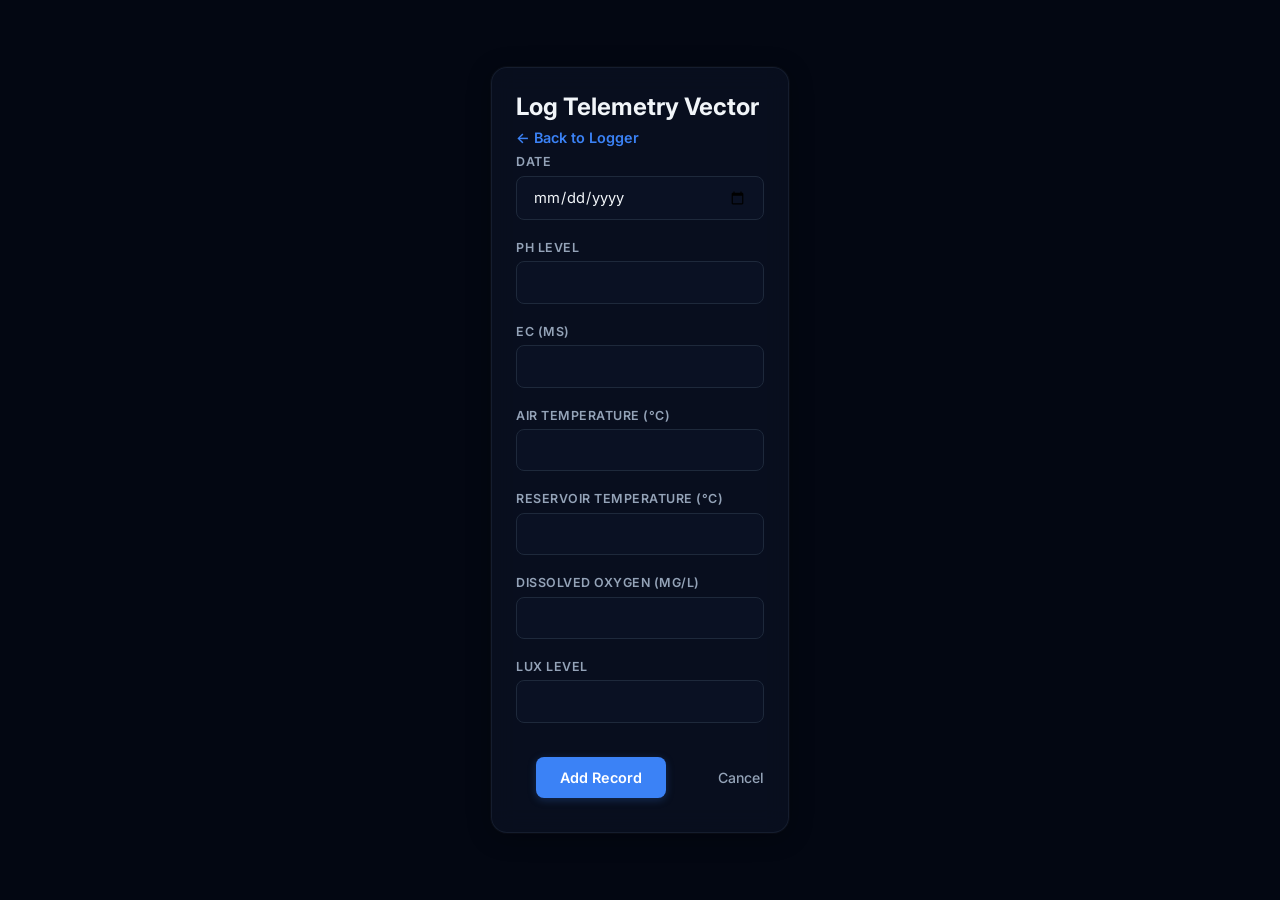
==== commit 43af3de3: "feat: expand telemetry parameters, update logger UI, and implement main event controller" ====
--- a/add.html
+++ b/add.html
@@ -27,15 +27,27 @@
                 </div>
                 <div class="form-group">
                     <label for="ph">pH Level</label>
-                    <input type="number" step="0.01" id="ph" name="ph" required />
+                    <input type="number" step="0.01" id="ph" name="ph" min="0" max="14" required />
                 </div>
                 <div class="form-group">
                     <label for="ec">EC (mS)</label>
-                    <input type="number" step="0.01" id="ec" name="ec" required />
+                    <input type="number" step="0.01" id="ec" name="ec" min="0" max="5" required />
                 </div>
                 <div class="form-group">
-                    <label for="temp">Temperature (°C)</label>
-                    <input type="number" step="0.1" id="temp" name="temp" required />
+                    <label for="airTemp">Air Temperature (°C)</label>
+                    <input type="number" step="0.1" id="airTemp" name="airTemp" min="0" max="50" required />
+                </div>
+                <div class="form-group">
+                    <label for="resTemp">Reservoir Temperature (°C)</label>
+                    <input type="number" step="0.1" id="resTemp" name="resTemp" min="0" max="40" required />
+                </div>
+                <div class="form-group">
+                    <label for="dissolvedOxygen">Dissolved Oxygen (mg/L)</label>
+                    <input type="number" step="0.1" id="dissolvedOxygen" name="dissolvedOxygen" min="0" max="20" required />
+                </div>
+                <div class="form-group">
+                    <label for="lux">Lux Level</label>
+                    <input type="number" step="1" id="lux" name="lux" min="0" max="100000" required />
                 </div>
                 <div class="form-actions">
                     <button type="submit" data-action="submit-add">Add Record</button>
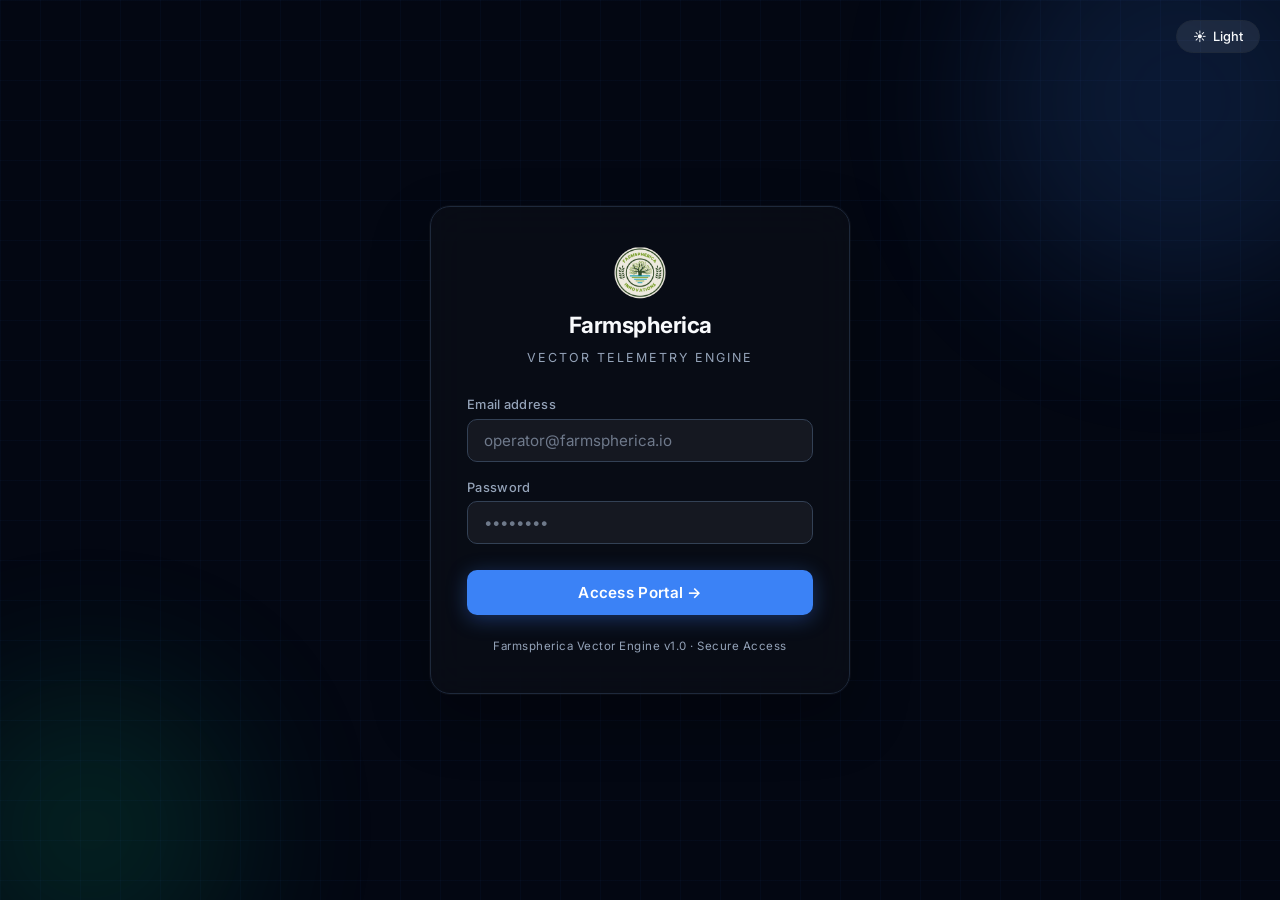
==== commit dc2e41fb: "feat: add time input field and implement core telemetry analytics and biosecurity monitoring logic" ====
--- a/add.html
+++ b/add.html
@@ -24,6 +24,10 @@
                 <div class="form-group">
                     <label for="date">Date</label>
                     <input type="date" id="date" name="date" required />
+                </div>
+                <div class="form-group">
+                    <label for="time">Time</label>
+                    <input type="time" id="time" name="time" required />
                 </div>
                 <div class="form-group">
                     <label for="ph">pH Level</label>
@@ -56,6 +60,6 @@
             </form>
         </div>
     </div>
-    <script src="js/main.js"></script>
+    <script type="module" src="js/main.js"></script>
 </body>
 </html>
--- a/css/styles.css
+++ b/css/styles.css
@@ -20,7 +20,9 @@
     --bg-surface: rgba(255,255,255,0.85);
     --bg-surface-solid: #ffffff;
     --side-panel: #e8e8e8;
-    --side-panel-hover: rgba(255,255,255,0.06);
+    --side-panel-hover: rgba(0,0,0,0.05);
+    --sidebar-text-active: #0f172a;
+    --sidebar-text-inactive: #475569;
     --text-primary: #1e293b;
     --text-secondary: #64748b;
     --text-data: #0f172a;
@@ -49,7 +51,9 @@
     --bg-surface: rgba(15,23,42,0.6);
     --bg-surface-solid: #0f172a;
     --side-panel: #060a13;
-    --side-panel-hover: rgba(255,255,255,0.04);
+    --side-panel-hover: rgba(255,255,255,0.05);
+    --sidebar-text-active: #ffffff;
+    --sidebar-text-inactive: #94a3b8;
     --text-primary: #f1f5f9;
     --text-secondary: #94a3b8;
     --text-data: #ffffff;
@@ -149,6 +153,8 @@
     font-size: 1.1rem;
     letter-spacing: -0.3px;
     white-space: nowrap;
+    color: var(--sidebar-text-active);
+    transition: color var(--transition-speed) var(--easing);
 }
 
 #page-list { list-style: none; }
@@ -159,7 +165,7 @@
     align-items: center;
     gap: 0.75rem;
     padding: 0.85rem 1.5rem;
-    color: #94a3b8;
+    color: var(--sidebar-text-inactive);
     text-decoration: none;
     font-size: 0.88rem;
     font-weight: 500;
@@ -168,7 +174,7 @@
     white-space: nowrap;
 }
 #page-list a:hover {
-    color: #ffffff;
+    color: var(--sidebar-text-active);
     background: var(--side-panel-hover);
     border-left-color: rgba(59,130,246,0.5);
 }
@@ -183,12 +189,14 @@
     background: rgba(59,130,246,0.08);
     border-left: 3px solid var(--accent);
     font-weight: 600;
+    color: var(--sidebar-text-active);
 }
 
 .platform-name {
     padding: 0 1.5rem;
     font-size: 0.6rem;
-    color: #475569;
+    color: var(--sidebar-text-inactive);
+    opacity: 0.6;
     letter-spacing: 2.5px;
     text-transform: uppercase;
     font-weight: 500;
@@ -792,4 +800,59 @@
     .app-container.show-sidebar .sidebar-overlay {
         display: block;
     }
+}
+
+/* Biosecurity Alarm Notification Banner */
+.biosecurity-banner {
+    position: fixed;
+    top: 20px;
+    right: 20px;
+    background: rgba(239, 68, 68, 0.95);
+    backdrop-filter: blur(10px);
+    border: 1px solid rgba(255, 255, 255, 0.2);
+    color: white;
+    padding: 1rem 1.5rem;
+    border-radius: var(--radius-md);
+    box-shadow: 0 10px 30px rgba(239, 68, 68, 0.3);
+    z-index: 2000;
+    display: flex;
+    flex-direction: column;
+    gap: 0.5rem;
+    max-width: 380px;
+    transform: translateX(120%);
+    transition: transform 0.4s cubic-bezier(0.175, 0.885, 0.32, 1.275);
+}
+.biosecurity-banner.show {
+    transform: translateX(0);
+}
+.biosecurity-banner-header {
+    display: flex;
+    justify-content: space-between;
+    align-items: center;
+    font-weight: 700;
+    text-transform: uppercase;
+    font-size: 0.8rem;
+    letter-spacing: 1px;
+}
+.biosecurity-banner-body {
+    font-size: 0.88rem;
+    line-height: 1.4;
+}
+.biosecurity-banner-close {
+    cursor: pointer;
+    background: transparent;
+    border: none;
+    color: white;
+    font-weight: 700;
+    font-size: 1.1rem;
+    margin: 0;
+    padding: 0 5px;
+}
+
+/* Bulk Action Selection Column Display */
+.checkbox-col {
+    display: none !important;
+}
+body[data-selection-mode="active"] .checkbox-col {
+    display: table-cell !important;
 }
